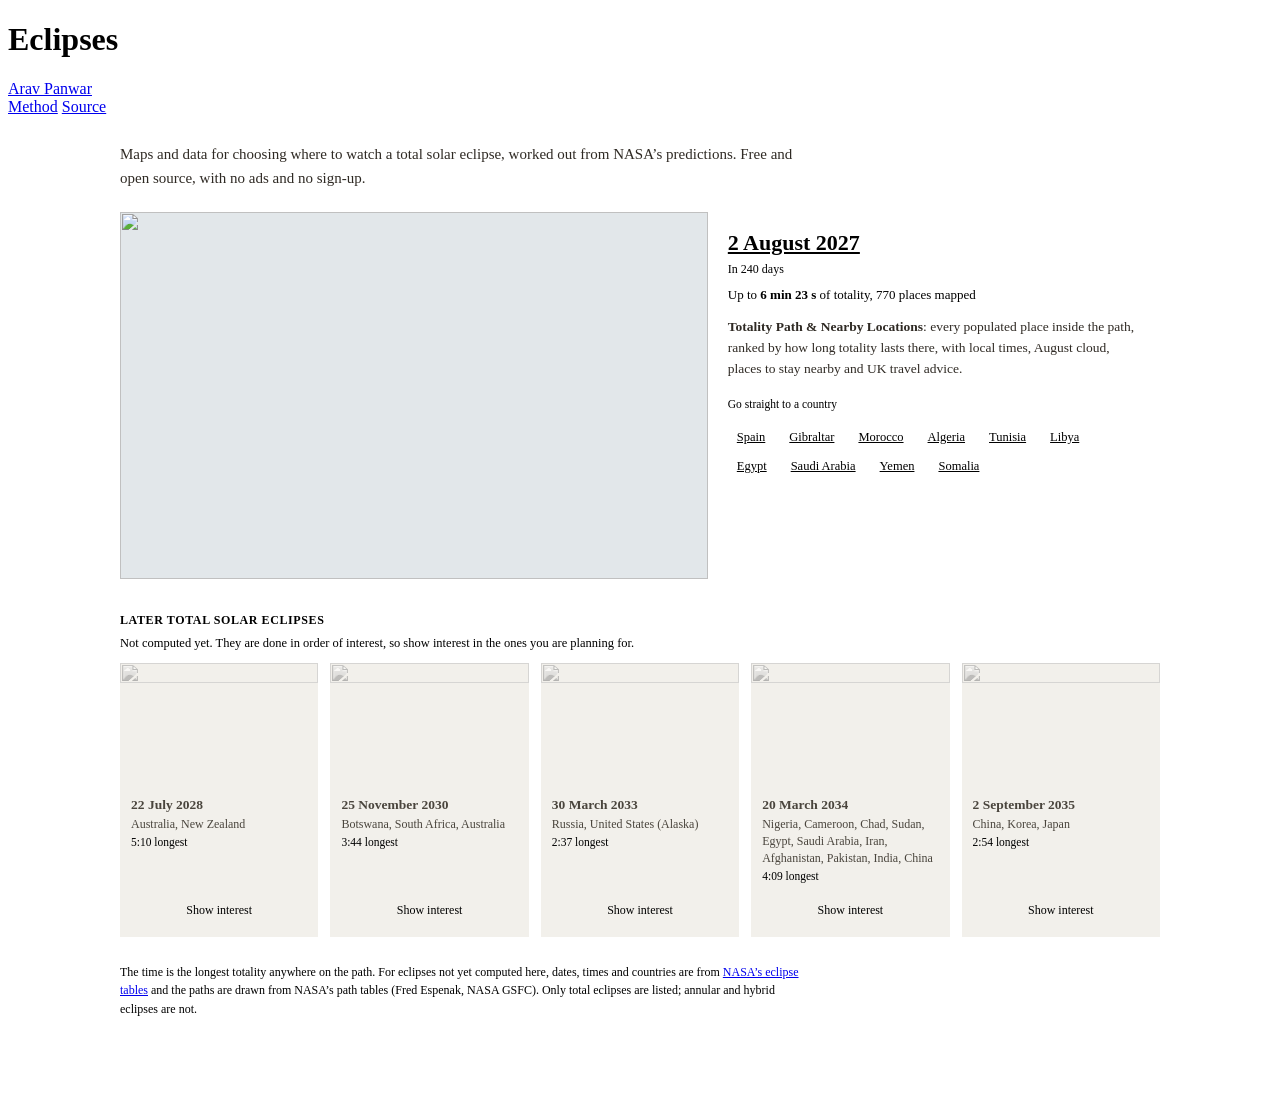
==== docs/index.html @ 57e0f1ff "add towns within 100 km outside the path, and gibraltar" ====
<!doctype html>
<html lang="en">
<head>
<meta charset="utf-8">
<meta name="viewport" content="width=device-width, initial-scale=1">
<script>
  // The 2027 map lived at the site root until October 2026. Links shared
  // from then carry its state in the query string; send them on to it.
  if (/[?&](place|at|r|sort)=/.test(location.search)) {
    location.replace('/solar-eclipse/2027-08-02/' + location.search);
  }
</script>
<title>Eclipses | Arav Panwar</title>
<meta name="description" content="Maps and data for watching total solar eclipses: every populated place inside the path, with local times, length of totality, cloud and places to stay. By Arav Panwar.">
<link rel="canonical" href="https://eclipse.aravpanwar.com/">
<meta property="og:type" content="website">
<meta property="og:site_name" content="Eclipses | Arav Panwar">
<meta property="og:title" content="Eclipses | Arav Panwar">
<meta property="og:description" content="Maps and data for watching total solar eclipses: every populated place inside the path, with local times, length of totality, cloud and places to stay. By Arav Panwar.">
<meta property="og:url" content="https://eclipse.aravpanwar.com/">
<meta property="og:image" content="https://eclipse.aravpanwar.com/og.png">
<meta property="og:image:width" content="1200">
<meta property="og:image:height" content="630">
<meta property="og:image:alt" content="Map of the path of totality from Spain to Somalia, with the 770 places inside it marked.">
<meta name="twitter:card" content="summary_large_image">
<link rel="icon" href="/favicon.ico" sizes="32x32">
<link rel="icon" href="/favicon.svg" type="image/svg+xml">
<link rel="apple-touch-icon" href="/apple-touch-icon.png">
<link href="https://fonts.googleapis.com/css2?family=IBM+Plex+Mono:wght@400;500;600&family=IBM+Plex+Sans:wght@400;500;600&display=swap" rel="stylesheet">
<link rel="stylesheet" href="/style.css">
<style>
  body { display: block; }
  /* style.css makes main a flex row for the map layout; this page is a column. */
  .home { display: block; max-width: 1040px; margin: 0 auto; padding: 26px 20px 70px; }
  .lede { max-width: 680px; font-size: 15px; line-height: 1.6; color: #2f2a24; margin: 0 0 22px; }
  h2.section { font-size: 12px; font-weight: 600; letter-spacing: .05em;
    text-transform: uppercase; color: var(--dim); margin: 34px 0 8px; }

  /* The computed eclipse: a wide block, map left and text right. Only the
     date, the map picture and the button link to the map, because the country
     buttons sit inside it and links cannot nest. */
  .feature { display: grid; grid-template-columns: minmax(0, 1.3fr) minmax(0, 1fr);
    background: var(--paper); border: 1px solid var(--accent); }
  /* The map fills its column however tall the text beside it runs. */
  .feature .pic { display: block; border: 0; border-right: 1px solid var(--line); background: #e2e7ea; }
  .feature img { display: block; width: 100%; height: 100%; object-fit: cover; }
  .feature .body { display: flex; flex-direction: column; gap: 6px; padding: 18px 20px 20px; }
  .feature h3 { margin: 0; font-size: 22px; font-weight: 600; }
  .feature h3 a { color: var(--ink); border-bottom: 0; }
  .feature h3 a:hover { color: var(--accent); }
  .feature .when { margin: 0; font-family: var(--mono); font-size: 12px; color: var(--dim); }
  .feature .dur { margin: 4px 0 0; font-size: 13px; }
  .feature .dur b { font-weight: 600; }
  .feature .what { margin: 8px 0 0; font-size: 13.5px; line-height: 1.55; color: #2f2a24; }
  .chiplabel { margin: 12px 0 0; font-size: 11.5px; color: var(--dim); }
  .chips { display: flex; flex-wrap: wrap; gap: 6px; margin: 10px 0 0; padding: 0; list-style: none; }
  .chips a { display: inline-block; padding: 4px 9px; font-size: 12.5px; color: var(--ink);
    background: var(--ground); border: 1px solid var(--line); }
  .chips a:hover { color: var(--accent); border-color: var(--accent); }
  .gap { flex: 1; min-height: 14px; }
  .go { align-self: flex-start; padding: 9px 16px; font-size: 14px; font-weight: 500;
    color: #fff; background: var(--accent); border: 0; }
  .go:hover { color: #fff; background: #0d3c52; }
  .feature h3 a:focus-visible, .chips a:focus-visible, .go:focus-visible, .feature .pic:focus-visible {
    outline: 2px solid var(--accent); outline-offset: 2px; }

  /* Later eclipses: not computed yet, greyed, smaller. */
  .hint { margin: 0 0 12px; font-size: 12.5px; color: var(--dim); max-width: 680px; }
  .cards { list-style: none; margin: 0; padding: 0; display: grid;
    grid-template-columns: repeat(auto-fill, minmax(180px, 1fr)); gap: 12px; }
  .card { display: flex; flex-direction: column; background: #f2f0eb; border: 1px solid var(--line); }
  .card img { display: block; width: 100%; height: auto; aspect-ratio: 16 / 10;
    filter: grayscale(1); opacity: .55; border-bottom: 1px solid var(--line); }
  .card .b { display: flex; flex-direction: column; gap: 3px; flex-grow: 1; padding: 10px 11px 11px; }
  .card h3 { margin: 0; font-size: 13.5px; font-weight: 600; color: #4a453d; }
  .card .where { margin: 0; font-size: 12px; line-height: 1.4; color: #4a453d; }
  .card .d { margin: 0; font-family: var(--mono); font-size: 11.5px; color: var(--dim); }
  .card .gap { min-height: 8px; }
  .interest { min-height: 30px; font: inherit; font-size: 12px; font-weight: 500;
    color: var(--accent); background: var(--paper); border: 1px solid var(--accent); cursor: pointer; }
  .interest:hover { background: #eef4f7; }
  .interest:focus-visible { outline: 2px solid var(--accent); outline-offset: 2px; }
  .interest[aria-pressed="true"] { color: var(--dim); border-color: var(--line); cursor: default; }

  .note { max-width: 680px; margin-top: 26px; font-size: 12px; line-height: 1.55; color: var(--dim); }

  @media (max-width: 760px) {
    .home { padding: 18px 16px 50px; }
    .feature { grid-template-columns: 1fr; }
    .feature .pic { border-right: 0; border-bottom: 1px solid var(--line); }
    .feature img { height: auto; aspect-ratio: 16 / 10; }
    .go { align-self: stretch; text-align: center; }
    .cards { grid-template-columns: 1fr 1fr; }
  }
</style>
</head>
<body>

<header>
  <h1>Eclipses</h1>
  <span class="rule" aria-hidden="true"></span>
  <span class="event"><a href="https://aravpanwar.com">Arav Panwar</a></span>
  <span class="spacer"></span>
  <nav>
    <a href="/method.html">Method</a>
    <a href="https://github.com/aravpanwar/eclipse.aravpanwar.com">Source</a>
  </nav>
</header>

<main class="home">
  <p class="lede">Maps and data for choosing where to watch a total solar eclipse,
  worked out from NASA&rsquo;s predictions. Free and open source, with no ads and
  no sign-up.</p>

  <article class="feature">
    <a class="pic" href="/solar-eclipse/2027-08-02/" tabindex="-1" aria-hidden="true"><img
      src="/thumbs/2027-08-02.webp" srcset="/thumbs/2027-08-02.webp 1x, /thumbs/2027-08-02@2x.webp 2x"
      alt="" width="640" height="400"></a>
    <div class="body">
      <h3><a href="/solar-eclipse/2027-08-02/">2 August 2027</a></h3>
      <p class="when" id="countdown" hidden></p>
      <p class="dur">Up to <b>6 min 23 s</b> of totality, 770 places mapped</p>
      <p class="what"><b>Totality Path &amp; Nearby Locations</b>: every populated
      place inside the path, ranked by how long totality lasts there, with
      local times, August cloud, places to stay nearby and UK travel advice.</p>
      <p class="chiplabel" id="chipsLabel">Go straight to a country</p>
      <ul class="chips" aria-labelledby="chipsLabel">
        <li><a href="/solar-eclipse/2027-08-02/?c=ES">Spain</a></li>
        <li><a href="/solar-eclipse/2027-08-02/?c=GI">Gibraltar</a></li>
        <li><a href="/solar-eclipse/2027-08-02/?c=MA">Morocco</a></li>
        <li><a href="/solar-eclipse/2027-08-02/?c=DZ">Algeria</a></li>
        <li><a href="/solar-eclipse/2027-08-02/?c=TN">Tunisia</a></li>
        <li><a href="/solar-eclipse/2027-08-02/?c=LY">Libya</a></li>
        <li><a href="/solar-eclipse/2027-08-02/?c=EG">Egypt</a></li>
        <li><a href="/solar-eclipse/2027-08-02/?c=SA">Saudi Arabia</a></li>
        <li><a href="/solar-eclipse/2027-08-02/?c=YE">Yemen</a></li>
        <li><a href="/solar-eclipse/2027-08-02/?c=SO">Somalia</a></li>
      </ul>
      <span class="gap"></span>
      <a class="go" href="/solar-eclipse/2027-08-02/">Open the map</a>
    </div>
  </article>

  <h2 class="section">Later total solar eclipses</h2>
  <p class="hint">Not computed yet. They are done in order of interest, so show
  interest in the ones you are planning for.</p>
  <ol class="cards">
    <li class="card">
      <img src="/thumbs/2028-07-22.webp" alt="" width="640" height="400" loading="lazy">
      <div class="b">
        <h3>22 July 2028</h3>
        <p class="where">Australia, New Zealand</p>
        <p class="d">5:10 longest</p>
        <span class="gap"></span>
        <button type="button" class="interest" aria-pressed="false" data-eclipse="22 July 2028"
                data-goatcounter-click="interest-2028-07-22" data-goatcounter-title="Show interest: 22 July 2028">Show interest</button>
      </div>
    </li>
    <li class="card">
      <img src="/thumbs/2030-11-25.webp" alt="" width="640" height="400" loading="lazy">
      <div class="b">
        <h3>25 November 2030</h3>
        <p class="where">Botswana, South Africa, Australia</p>
        <p class="d">3:44 longest</p>
        <span class="gap"></span>
        <button type="button" class="interest" aria-pressed="false" data-eclipse="25 November 2030"
                data-goatcounter-click="interest-2030-11-25" data-goatcounter-title="Show interest: 25 November 2030">Show interest</button>
      </div>
    </li>
    <li class="card">
      <img src="/thumbs/2033-03-30.webp" alt="" width="640" height="400" loading="lazy">
      <div class="b">
        <h3>30 March 2033</h3>
        <p class="where">Russia, United States (Alaska)</p>
        <p class="d">2:37 longest</p>
        <span class="gap"></span>
        <button type="button" class="interest" aria-pressed="false" data-eclipse="30 March 2033"
                data-goatcounter-click="interest-2033-03-30" data-goatcounter-title="Show interest: 30 March 2033">Show interest</button>
      </div>
    </li>
    <li class="card">
      <img src="/thumbs/2034-03-20.webp" alt="" width="640" height="400" loading="lazy">
      <div class="b">
        <h3>20 March 2034</h3>
        <p class="where">Nigeria, Cameroon, Chad, Sudan, Egypt, Saudi Arabia, Iran, Afghanistan, Pakistan, India, China</p>
        <p class="d">4:09 longest</p>
        <span class="gap"></span>
        <button type="button" class="interest" aria-pressed="false" data-eclipse="20 March 2034"
                data-goatcounter-click="interest-2034-03-20" data-goatcounter-title="Show interest: 20 March 2034">Show interest</button>
      </div>
    </li>
    <li class="card">
      <img src="/thumbs/2035-09-02.webp" alt="" width="640" height="400" loading="lazy">
      <div class="b">
        <h3>2 September 2035</h3>
        <p class="where">China, Korea, Japan</p>
        <p class="d">2:54 longest</p>
        <span class="gap"></span>
        <button type="button" class="interest" aria-pressed="false" data-eclipse="2 September 2035"
                data-goatcounter-click="interest-2035-09-02" data-goatcounter-title="Show interest: 2 September 2035">Show interest</button>
      </div>
    </li>
  </ol>

  <p class="note">The time is the longest totality anywhere on the path. For
  eclipses not yet computed here, dates, times and countries are from
  <a href="https://eclipse.gsfc.nasa.gov/solar.html">NASA&rsquo;s eclipse tables</a>
  and the paths are drawn from NASA&rsquo;s path tables (Fred Espenak, NASA
  GSFC). Only total eclipses are listed; annular and hybrid eclipses are not.</p>
</main>

<script>
  // Days to go, by the visitor's own calendar date. Hidden once it has passed.
  (() => {
    const now = new Date();
    const days = Math.round((Date.UTC(2027, 7, 2) -
      Date.UTC(now.getFullYear(), now.getMonth(), now.getDate())) / 864e5);
    const el = document.getElementById('countdown');
    if (days < 0) return;
    el.textContent = days > 1 ? `In ${days} days` : days === 1 ? 'Tomorrow' : 'Today';
    el.hidden = false;
  })();

  // Show interest. Clicks are counted by GoatCounter (data-goatcounter-click).
  // Set FORM to a Google Form pre-filled link whose eclipse answer is the text
  // ECLIPSE, and each button also opens the form with its eclipse filled in.
  const FORM = '';
  for (const b of document.querySelectorAll('.interest')) {
    b.addEventListener('click', () => {
      if (b.getAttribute('aria-pressed') === 'true') return;
      if (FORM) {
        window.open(FORM.replace('ECLIPSE', encodeURIComponent(b.dataset.eclipse)),
                    '_blank', 'noopener');
      }
      b.setAttribute('aria-pressed', 'true');
      b.textContent = 'Thanks';
    });
  }
</script>

<!-- Visit counts: GoatCounter, no cookies, no personal data. -->
<script data-goatcounter="https://aravpanwar.goatcounter.com/count"
        async src="https://gc.zgo.at/count.js"></script>
</body>
</html>
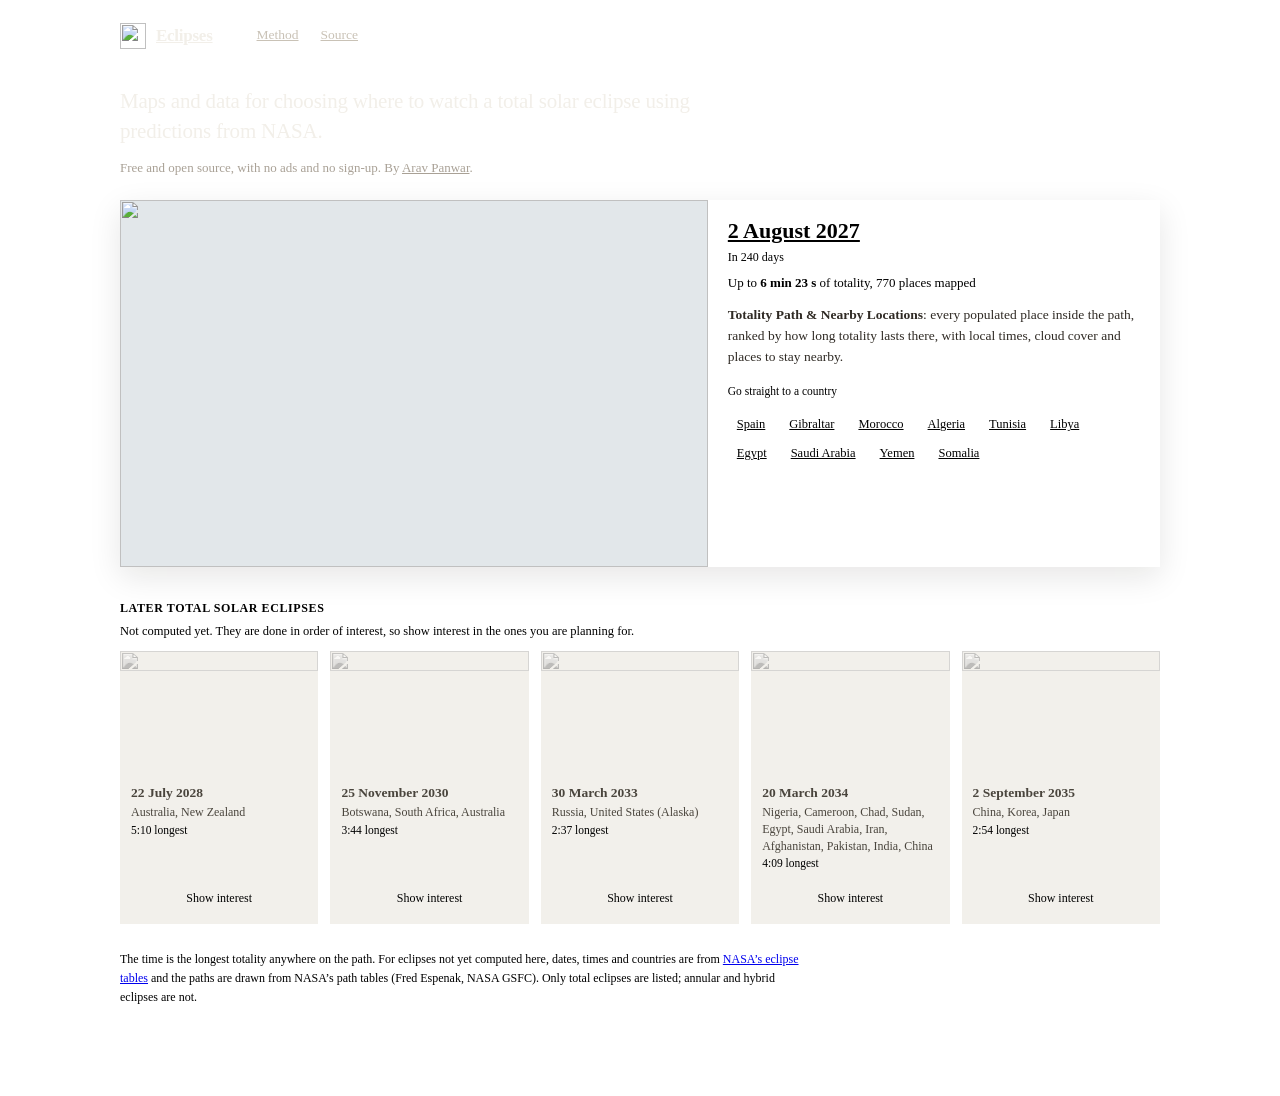
==== commit bb62bd74: "homepage: dark masthead with the opening line, aligned to the page column" ====
--- a/docs/index.html
+++ b/docs/index.html
@@ -31,8 +31,26 @@
 <style>
   body { display: block; }
   /* style.css makes main a flex row for the map layout; this page is a column. */
-  .home { display: block; max-width: 1040px; margin: 0 auto; padding: 26px 20px 70px; }
-  .lede { max-width: 680px; font-size: 15px; line-height: 1.6; color: #2f2a24; margin: 0 0 22px; }
+  .home { display: block; max-width: 1040px; margin: 0 auto; padding: 0 20px 70px; }
+
+  /* The dark band at the top: name and links, then the opening sentence.
+     Its contents line up with the 1040px column below, and the 2027 card
+     overlaps its bottom edge. */
+  header.mast { display: block; padding: 0; background: var(--ink); color: #f2efe9; border: 0; }
+  .mast .in { display: flex; align-items: center; gap: 22px; max-width: 1040px; min-height: 56px;
+    margin: 0 auto; padding: 0 20px; }
+  .mast h1 { margin: 0; font-size: 17px; font-weight: 600; letter-spacing: -0.015em; }
+  .mast h1 a { display: flex; align-items: center; gap: 10px; color: #f2efe9; border: 0; padding: 0; }
+  .mast h1 img { display: block; }
+  .mast nav { display: flex; gap: 22px; font-size: 13.5px; }
+  .mast nav a { color: #c9c2b6; border-bottom: 1px solid transparent; padding-bottom: 2px; }
+  .mast nav a:hover { color: #fff; border-bottom-color: #fff; }
+  .mast .lede { max-width: 1040px; margin: 0 auto; padding: 22px 20px 74px; }
+  .mast .lede p { max-width: 640px; margin: 0; font-size: 21px; line-height: 1.45; letter-spacing: -0.01em; }
+  .mast .lede p.small { margin-top: 12px; font-size: 13px; letter-spacing: 0; color: #a9a196; }
+  .mast .lede a { color: #a9a196; border-bottom-color: #4a453d; }
+  .mast .lede a:hover { color: #fff; border-bottom-color: #fff; }
+  .mast a:focus-visible { outline: 2px solid #f2efe9; outline-offset: 3px; }
   h2.section { font-size: 12px; font-weight: 600; letter-spacing: .05em;
     text-transform: uppercase; color: var(--dim); margin: 34px 0 8px; }
 
@@ -40,7 +58,8 @@
      date, the map picture and the button link to the map, because the country
      buttons sit inside it and links cannot nest. */
   .feature { display: grid; grid-template-columns: minmax(0, 1.3fr) minmax(0, 1fr);
-    background: var(--paper); border: 1px solid var(--accent); }
+    position: relative; margin-top: -52px; background: var(--paper); border: 1px solid var(--accent);
+    box-shadow: 0 10px 30px rgba(20, 17, 14, .10); }
   /* The map fills its column however tall the text beside it runs. */
   .feature .pic { display: block; border: 0; border-right: 1px solid var(--line); background: #e2e7ea; }
   .feature img { display: block; width: 100%; height: 100%; object-fit: cover; }
@@ -85,7 +104,12 @@
   .note { max-width: 680px; margin-top: 26px; font-size: 12px; line-height: 1.55; color: var(--dim); }
 
   @media (max-width: 760px) {
-    .home { padding: 18px 16px 50px; }
+    .home { padding: 0 16px 50px; }
+    .mast .in { gap: 14px; min-height: 54px; padding: 0 16px; }
+    .mast nav { gap: 16px; font-size: 13px; }
+    .mast .lede { padding: 16px 16px 58px; }
+    .mast .lede p { font-size: 18px; }
+    .feature { margin-top: -40px; }
     .feature { grid-template-columns: 1fr; }
     .feature .pic { border-right: 0; border-bottom: 1px solid var(--line); }
     .feature img { height: auto; aspect-ratio: 16 / 10; }
@@ -96,21 +120,24 @@
 </head>
 <body>
 
-<header>
-  <h1>Eclipses</h1>
-  <span class="rule" aria-hidden="true"></span>
-  <span class="event"><a href="https://aravpanwar.com">Arav Panwar</a></span>
-  <span class="spacer"></span>
-  <nav>
-    <a href="/method.html">Method</a>
-    <a href="https://github.com/aravpanwar/eclipse.aravpanwar.com">Source</a>
-  </nav>
+<header class="mast">
+  <div class="in">
+    <h1><a href="/"><img src="/favicon.svg" width="26" height="26" alt="">Eclipses</a></h1>
+    <span class="spacer"></span>
+    <nav>
+      <a href="/method.html">Method</a>
+      <a href="https://github.com/aravpanwar/eclipse.aravpanwar.com">Source</a>
+    </nav>
+  </div>
+  <div class="lede">
+    <p>Maps and data for choosing where to watch a total solar eclipse
+    using predictions from NASA.</p>
+    <p class="small">Free and open source, with no ads and no sign-up.
+    By <a href="https://aravpanwar.com">Arav&nbsp;Panwar</a>.</p>
+  </div>
 </header>
 
 <main class="home">
-  <p class="lede">Maps and data for choosing where to watch a total solar eclipse,
-  worked out from NASA&rsquo;s predictions. Free and open source, with no ads and
-  no sign-up.</p>
 
   <article class="feature">
     <a class="pic" href="/solar-eclipse/2027-08-02/" tabindex="-1" aria-hidden="true"><img
@@ -122,7 +149,7 @@
       <p class="dur">Up to <b>6 min 23 s</b> of totality, 770 places mapped</p>
       <p class="what"><b>Totality Path &amp; Nearby Locations</b>: every populated
       place inside the path, ranked by how long totality lasts there, with
-      local times, August cloud, places to stay nearby and UK travel advice.</p>
+      local times, cloud cover and places to stay nearby.</p>
       <p class="chiplabel" id="chipsLabel">Go straight to a country</p>
       <ul class="chips" aria-labelledby="chipsLabel">
         <li><a href="/solar-eclipse/2027-08-02/?c=ES">Spain</a></li>
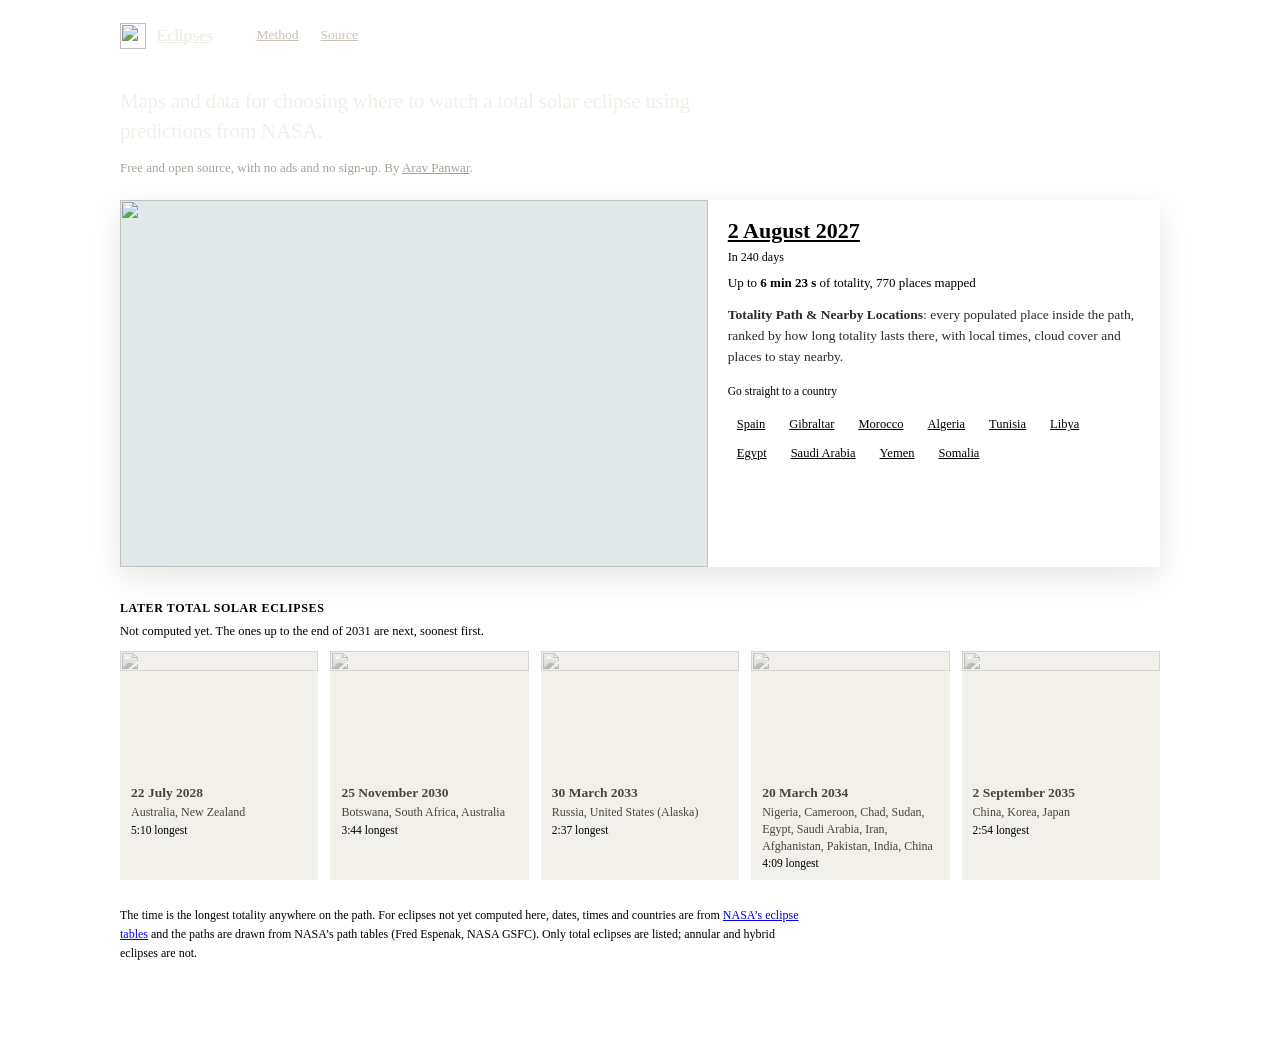
==== commit a9e49a2d: "homepage: remove the show interest buttons" ====
--- a/docs/index.html
+++ b/docs/index.html
@@ -94,12 +94,6 @@
   .card h3 { margin: 0; font-size: 13.5px; font-weight: 600; color: #4a453d; }
   .card .where { margin: 0; font-size: 12px; line-height: 1.4; color: #4a453d; }
   .card .d { margin: 0; font-family: var(--mono); font-size: 11.5px; color: var(--dim); }
-  .card .gap { min-height: 8px; }
-  .interest { min-height: 30px; font: inherit; font-size: 12px; font-weight: 500;
-    color: var(--accent); background: var(--paper); border: 1px solid var(--accent); cursor: pointer; }
-  .interest:hover { background: #eef4f7; }
-  .interest:focus-visible { outline: 2px solid var(--accent); outline-offset: 2px; }
-  .interest[aria-pressed="true"] { color: var(--dim); border-color: var(--line); cursor: default; }
 
   .note { max-width: 680px; margin-top: 26px; font-size: 12px; line-height: 1.55; color: var(--dim); }
 
@@ -169,8 +163,8 @@
   </article>
 
   <h2 class="section">Later total solar eclipses</h2>
-  <p class="hint">Not computed yet. They are done in order of interest, so show
-  interest in the ones you are planning for.</p>
+  <p class="hint">Not computed yet. The ones up to the end of 2031 are next,
+  soonest first.</p>
   <ol class="cards">
     <li class="card">
       <img src="/thumbs/2028-07-22.webp" alt="" width="640" height="400" loading="lazy">
@@ -178,9 +172,6 @@
         <h3>22 July 2028</h3>
         <p class="where">Australia, New Zealand</p>
         <p class="d">5:10 longest</p>
-        <span class="gap"></span>
-        <button type="button" class="interest" aria-pressed="false" data-eclipse="22 July 2028"
-                data-goatcounter-click="interest-2028-07-22" data-goatcounter-title="Show interest: 22 July 2028">Show interest</button>
       </div>
     </li>
     <li class="card">
@@ -189,9 +180,6 @@
         <h3>25 November 2030</h3>
         <p class="where">Botswana, South Africa, Australia</p>
         <p class="d">3:44 longest</p>
-        <span class="gap"></span>
-        <button type="button" class="interest" aria-pressed="false" data-eclipse="25 November 2030"
-                data-goatcounter-click="interest-2030-11-25" data-goatcounter-title="Show interest: 25 November 2030">Show interest</button>
       </div>
     </li>
     <li class="card">
@@ -200,9 +188,6 @@
         <h3>30 March 2033</h3>
         <p class="where">Russia, United States (Alaska)</p>
         <p class="d">2:37 longest</p>
-        <span class="gap"></span>
-        <button type="button" class="interest" aria-pressed="false" data-eclipse="30 March 2033"
-                data-goatcounter-click="interest-2033-03-30" data-goatcounter-title="Show interest: 30 March 2033">Show interest</button>
       </div>
     </li>
     <li class="card">
@@ -211,9 +196,6 @@
         <h3>20 March 2034</h3>
         <p class="where">Nigeria, Cameroon, Chad, Sudan, Egypt, Saudi Arabia, Iran, Afghanistan, Pakistan, India, China</p>
         <p class="d">4:09 longest</p>
-        <span class="gap"></span>
-        <button type="button" class="interest" aria-pressed="false" data-eclipse="20 March 2034"
-                data-goatcounter-click="interest-2034-03-20" data-goatcounter-title="Show interest: 20 March 2034">Show interest</button>
       </div>
     </li>
     <li class="card">
@@ -222,9 +204,6 @@
         <h3>2 September 2035</h3>
         <p class="where">China, Korea, Japan</p>
         <p class="d">2:54 longest</p>
-        <span class="gap"></span>
-        <button type="button" class="interest" aria-pressed="false" data-eclipse="2 September 2035"
-                data-goatcounter-click="interest-2035-09-02" data-goatcounter-title="Show interest: 2 September 2035">Show interest</button>
       </div>
     </li>
   </ol>
@@ -247,22 +226,6 @@
     el.textContent = days > 1 ? `In ${days} days` : days === 1 ? 'Tomorrow' : 'Today';
     el.hidden = false;
   })();
-
-  // Show interest. Clicks are counted by GoatCounter (data-goatcounter-click).
-  // Set FORM to a Google Form pre-filled link whose eclipse answer is the text
-  // ECLIPSE, and each button also opens the form with its eclipse filled in.
-  const FORM = '';
-  for (const b of document.querySelectorAll('.interest')) {
-    b.addEventListener('click', () => {
-      if (b.getAttribute('aria-pressed') === 'true') return;
-      if (FORM) {
-        window.open(FORM.replace('ECLIPSE', encodeURIComponent(b.dataset.eclipse)),
-                    '_blank', 'noopener');
-      }
-      b.setAttribute('aria-pressed', 'true');
-      b.textContent = 'Thanks';
-    });
-  }
 </script>
 
 <!-- Visit counts: GoatCounter, no cookies, no personal data. -->
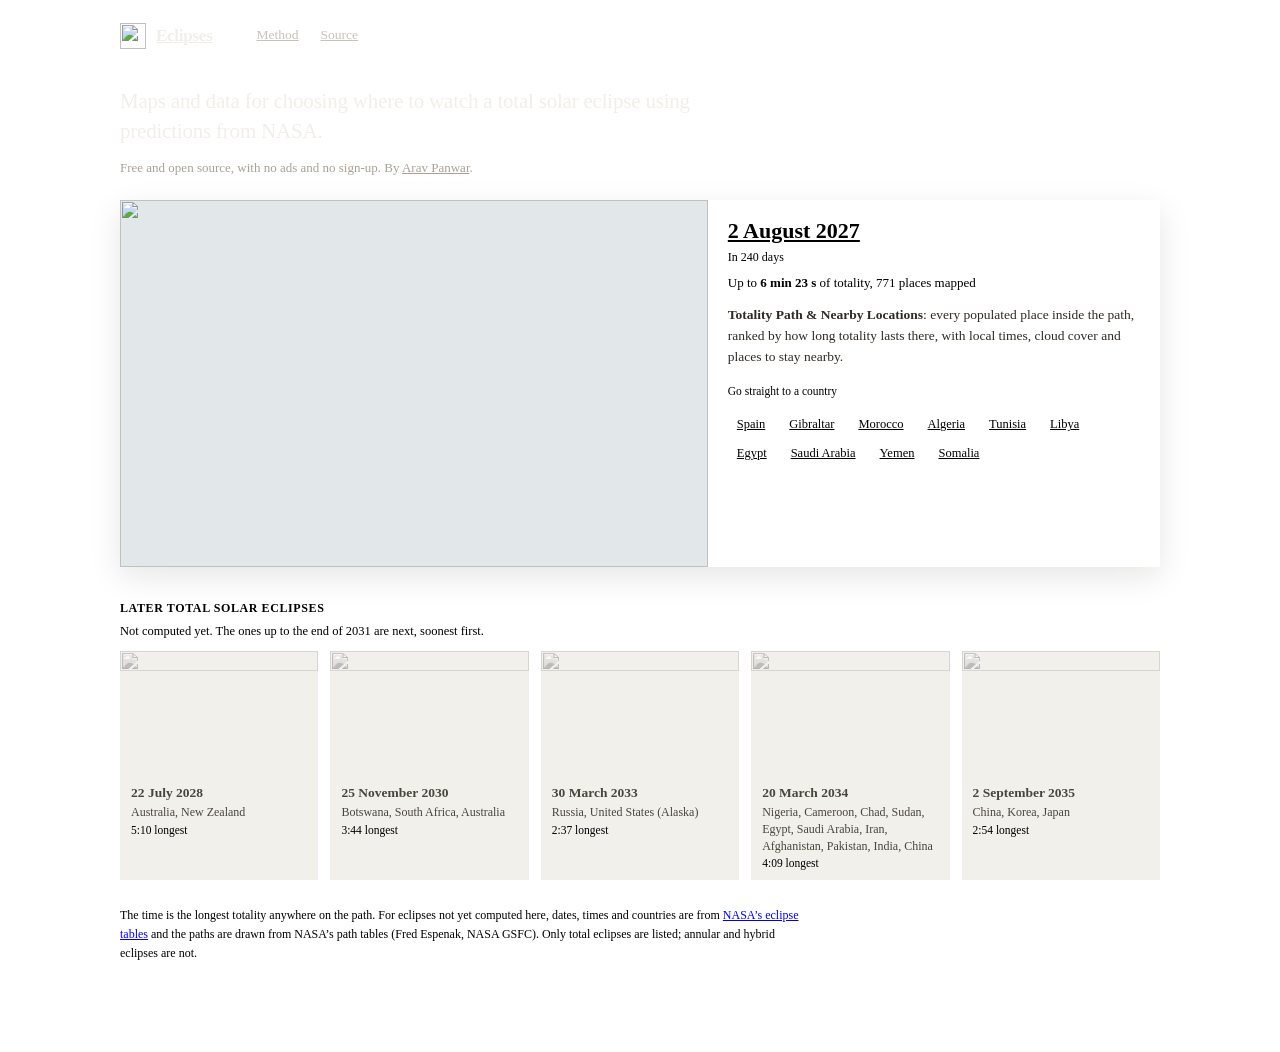
==== commit d66ffb99: "refresh places, lodging, cloud and advisories against current geonames and osm" ====
--- a/docs/index.html
+++ b/docs/index.html
@@ -21,7 +21,7 @@
 <meta property="og:image" content="https://eclipse.aravpanwar.com/og.png">
 <meta property="og:image:width" content="1200">
 <meta property="og:image:height" content="630">
-<meta property="og:image:alt" content="Map of the path of totality from Spain to Somalia, with the 770 places inside it marked.">
+<meta property="og:image:alt" content="Map of the path of totality from Spain to Somalia, with the 771 places inside it marked.">
 <meta name="twitter:card" content="summary_large_image">
 <link rel="icon" href="/favicon.ico" sizes="32x32">
 <link rel="icon" href="/favicon.svg" type="image/svg+xml">
@@ -140,7 +140,7 @@
     <div class="body">
       <h3><a href="/solar-eclipse/2027-08-02/">2 August 2027</a></h3>
       <p class="when" id="countdown" hidden></p>
-      <p class="dur">Up to <b>6 min 23 s</b> of totality, 770 places mapped</p>
+      <p class="dur">Up to <b>6 min 23 s</b> of totality, 771 places mapped</p>
       <p class="what"><b>Totality Path &amp; Nearby Locations</b>: every populated
       place inside the path, ranked by how long totality lasts there, with
       local times, cloud cover and places to stay nearby.</p>
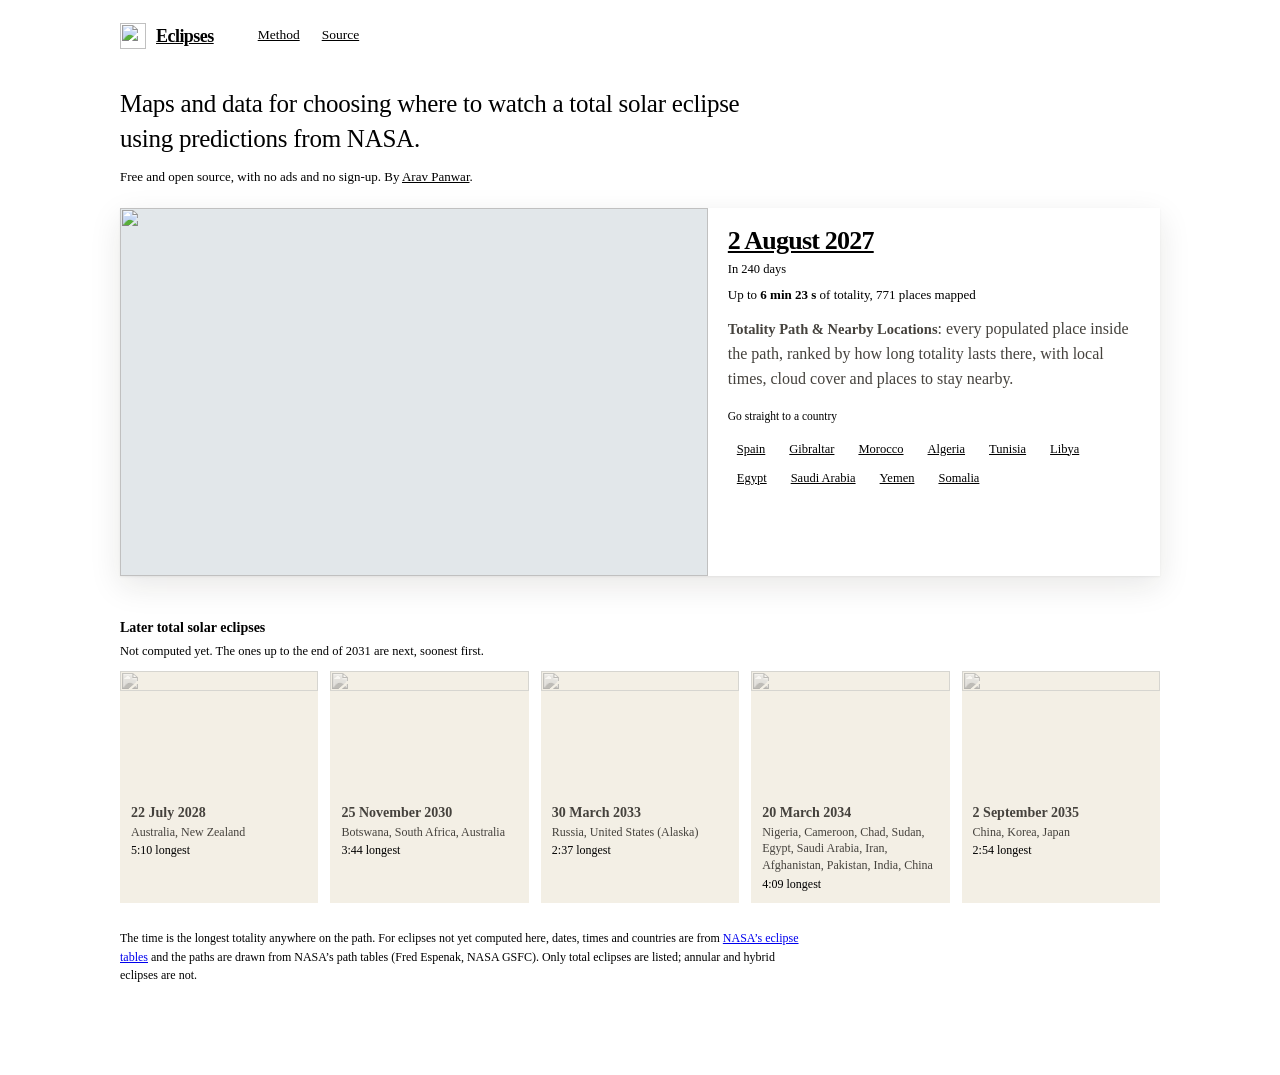
==== commit ff688390: "restyle in the www.aravpanwar.com palette and faces, with a new eclipse mark" ====
--- a/docs/index.html
+++ b/docs/index.html
@@ -3,6 +3,7 @@
 <head>
 <meta charset="utf-8">
 <meta name="viewport" content="width=device-width, initial-scale=1">
+<meta name="theme-color" content="#1e4a33">
 <script>
   // The 2027 map lived at the site root until October 2026. Links shared
   // from then carry its state in the query string; send them on to it.
@@ -26,7 +27,8 @@
 <link rel="icon" href="/favicon.ico" sizes="32x32">
 <link rel="icon" href="/favicon.svg" type="image/svg+xml">
 <link rel="apple-touch-icon" href="/apple-touch-icon.png">
-<link href="https://fonts.googleapis.com/css2?family=IBM+Plex+Mono:wght@400;500;600&family=IBM+Plex+Sans:wght@400;500;600&display=swap" rel="stylesheet">
+<link rel="preload" href="/fonts/schibsted-grotesk.woff2" as="font" type="font/woff2" crossorigin>
+<link rel="preload" href="/fonts/source-serif-4.woff2" as="font" type="font/woff2" crossorigin>
 <link rel="stylesheet" href="/style.css">
 <style>
   body { display: block; }
@@ -36,50 +38,52 @@
   /* The dark band at the top: name and links, then the opening sentence.
      Its contents line up with the 1040px column below, and the 2027 card
      overlaps its bottom edge. */
-  header.mast { display: block; padding: 0; background: var(--ink); color: #f2efe9; border: 0; }
+  header.mast { display: block; padding: 0; background: var(--rail); color: var(--rail-ink); border: 0; }
   .mast .in { display: flex; align-items: center; gap: 22px; max-width: 1040px; min-height: 56px;
     margin: 0 auto; padding: 0 20px; }
-  .mast h1 { margin: 0; font-size: 17px; font-weight: 600; letter-spacing: -0.015em; }
-  .mast h1 a { display: flex; align-items: center; gap: 10px; color: #f2efe9; border: 0; padding: 0; }
+  .mast h1 { margin: 0; font-size: 18px; font-weight: 750; letter-spacing: -0.03em; }
+  .mast h1 a { display: flex; align-items: center; gap: 10px; color: var(--rail-ink); border: 0; padding: 0; }
   .mast h1 img { display: block; }
   .mast nav { display: flex; gap: 22px; font-size: 13.5px; }
-  .mast nav a { color: #c9c2b6; border-bottom: 1px solid transparent; padding-bottom: 2px; }
-  .mast nav a:hover { color: #fff; border-bottom-color: #fff; }
+  .mast nav a { color: var(--rail-muted); border-bottom: 1px solid transparent; padding-bottom: 2px; }
+  .mast nav a:hover { color: var(--rail-ink); border-bottom-color: var(--ochre); }
   .mast .lede { max-width: 1040px; margin: 0 auto; padding: 22px 20px 74px; }
-  .mast .lede p { max-width: 640px; margin: 0; font-size: 21px; line-height: 1.45; letter-spacing: -0.01em; }
-  .mast .lede p.small { margin-top: 12px; font-size: 13px; letter-spacing: 0; color: #a9a196; }
-  .mast .lede a { color: #a9a196; border-bottom-color: #4a453d; }
-  .mast .lede a:hover { color: #fff; border-bottom-color: #fff; }
-  .mast a:focus-visible { outline: 2px solid #f2efe9; outline-offset: 3px; }
-  h2.section { font-size: 12px; font-weight: 600; letter-spacing: .05em;
-    text-transform: uppercase; color: var(--dim); margin: 34px 0 8px; }
+  .mast .lede p { max-width: 640px; margin: 0; font-family: var(--serif); font-size: 25px; line-height: 1.4; letter-spacing: -0.01em; }
+  .mast .lede p.small { margin-top: 12px; font-family: var(--sans); font-size: 13px; letter-spacing: 0; color: var(--rail-muted); }
+  .mast .lede a { color: var(--rail-ink); border-bottom-color: rgba(255, 255, 255, .3); }
+  .mast .lede a:hover { color: var(--ochre); border-bottom-color: var(--ochre); }
+  .mast a:focus-visible { outline: 2px solid var(--rail-ink); outline-offset: 3px; }
+  h2.section { font-size: 14px; font-weight: 700; color: var(--accent); margin: 44px 0 8px; }
 
   /* The computed eclipse: a wide block, map left and text right. Only the
      date, the map picture and the button link to the map, because the country
      buttons sit inside it and links cannot nest. */
   .feature { display: grid; grid-template-columns: minmax(0, 1.3fr) minmax(0, 1fr);
-    position: relative; margin-top: -52px; background: var(--paper); border: 1px solid var(--accent);
-    box-shadow: 0 10px 30px rgba(20, 17, 14, .10); }
+    position: relative; margin-top: -52px; background: var(--paper); border: 1px solid var(--line);
+    border-top: 3px solid var(--accent);
+    box-shadow: 0 10px 30px rgba(30, 26, 18, .10), 0 1px 2px rgba(30, 26, 18, .06); }
   /* The map fills its column however tall the text beside it runs. */
   .feature .pic { display: block; border: 0; border-right: 1px solid var(--line); background: #e2e7ea; }
   .feature img { display: block; width: 100%; height: 100%; object-fit: cover; }
   .feature .body { display: flex; flex-direction: column; gap: 6px; padding: 18px 20px 20px; }
-  .feature h3 { margin: 0; font-size: 22px; font-weight: 600; }
+  .feature h3 { margin: 0; font-size: 26px; font-weight: 750; letter-spacing: -0.03em; }
   .feature h3 a { color: var(--ink); border-bottom: 0; }
   .feature h3 a:hover { color: var(--accent); }
-  .feature .when { margin: 0; font-family: var(--mono); font-size: 12px; color: var(--dim); }
+  .feature .when { margin: 0; font-size: 12.5px; color: var(--dim); }
   .feature .dur { margin: 4px 0 0; font-size: 13px; }
   .feature .dur b { font-weight: 600; }
-  .feature .what { margin: 8px 0 0; font-size: 13.5px; line-height: 1.55; color: #2f2a24; }
+  .feature .what { margin: 8px 0 0; font-family: var(--serif); font-size: 16px; line-height: 1.55; color: #45423d; }
+  .feature .what b { font-family: var(--sans); font-size: 14.5px; font-weight: 700; color: var(--ink); }
   .chiplabel { margin: 12px 0 0; font-size: 11.5px; color: var(--dim); }
   .chips { display: flex; flex-wrap: wrap; gap: 6px; margin: 10px 0 0; padding: 0; list-style: none; }
   .chips a { display: inline-block; padding: 4px 9px; font-size: 12.5px; color: var(--ink);
     background: var(--ground); border: 1px solid var(--line); }
   .chips a:hover { color: var(--accent); border-color: var(--accent); }
   .gap { flex: 1; min-height: 14px; }
-  .go { align-self: flex-start; padding: 9px 16px; font-size: 14px; font-weight: 500;
+  .go { align-self: flex-start; padding: 9px 16px; font-size: 14px;
+    font-weight: 600;
     color: #fff; background: var(--accent); border: 0; }
-  .go:hover { color: #fff; background: #0d3c52; }
+  .go:hover { color: #fff; background: var(--rail); }
   .feature h3 a:focus-visible, .chips a:focus-visible, .go:focus-visible, .feature .pic:focus-visible {
     outline: 2px solid var(--accent); outline-offset: 2px; }
 
@@ -87,13 +91,13 @@
   .hint { margin: 0 0 12px; font-size: 12.5px; color: var(--dim); max-width: 680px; }
   .cards { list-style: none; margin: 0; padding: 0; display: grid;
     grid-template-columns: repeat(auto-fill, minmax(180px, 1fr)); gap: 12px; }
-  .card { display: flex; flex-direction: column; background: #f2f0eb; border: 1px solid var(--line); }
+  .card { display: flex; flex-direction: column; background: #f3efe5; border: 1px solid var(--line); }
   .card img { display: block; width: 100%; height: auto; aspect-ratio: 16 / 10;
     filter: grayscale(1); opacity: .55; border-bottom: 1px solid var(--line); }
   .card .b { display: flex; flex-direction: column; gap: 3px; flex-grow: 1; padding: 10px 11px 11px; }
-  .card h3 { margin: 0; font-size: 13.5px; font-weight: 600; color: #4a453d; }
-  .card .where { margin: 0; font-size: 12px; line-height: 1.4; color: #4a453d; }
-  .card .d { margin: 0; font-family: var(--mono); font-size: 11.5px; color: var(--dim); }
+  .card h3 { margin: 0; font-size: 14px; font-weight: 700; color: #45423d; }
+  .card .where { margin: 0; font-size: 12px; line-height: 1.4; color: #45423d; }
+  .card .d { margin: 0; font-size: 12px; color: var(--dim); }
 
   .note { max-width: 680px; margin-top: 26px; font-size: 12px; line-height: 1.55; color: var(--dim); }
 
@@ -102,7 +106,7 @@
     .mast .in { gap: 14px; min-height: 54px; padding: 0 16px; }
     .mast nav { gap: 16px; font-size: 13px; }
     .mast .lede { padding: 16px 16px 58px; }
-    .mast .lede p { font-size: 18px; }
+    .mast .lede p { font-size: 20px; }
     .feature { margin-top: -40px; }
     .feature { grid-template-columns: 1fr; }
     .feature .pic { border-right: 0; border-bottom: 1px solid var(--line); }
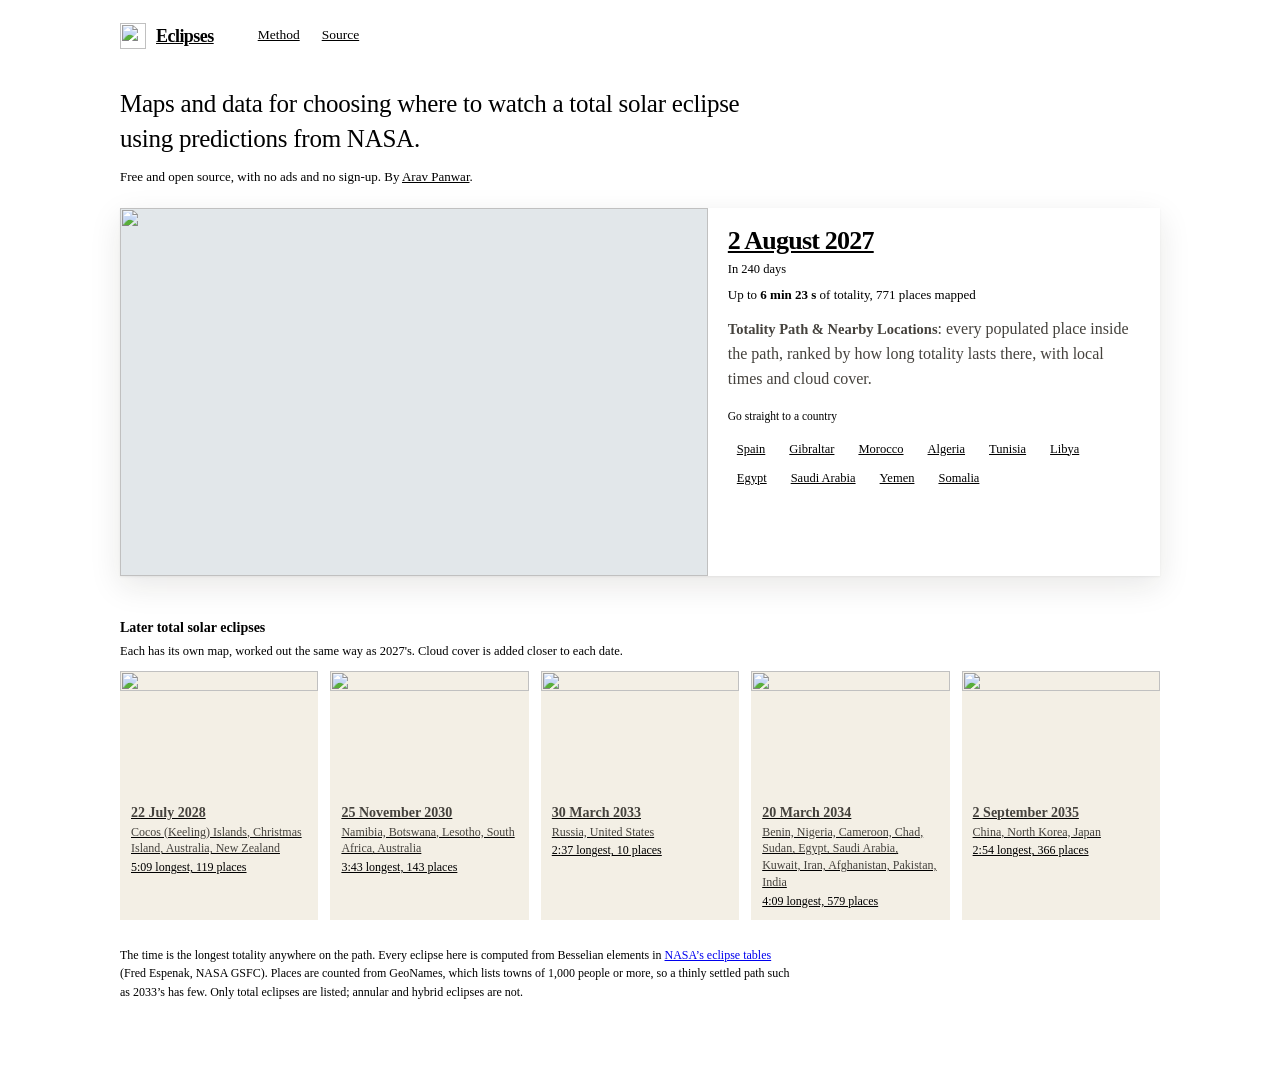
==== commit d22e7e3e: "add the next five eclipses, drop stays for a map search link and license the data cc by 4.0" ====
--- a/docs/index.html
+++ b/docs/index.html
@@ -87,13 +87,17 @@
   .feature h3 a:focus-visible, .chips a:focus-visible, .go:focus-visible, .feature .pic:focus-visible {
     outline: 2px solid var(--accent); outline-offset: 2px; }
 
-  /* Later eclipses: not computed yet, greyed, smaller. */
+  /* Later eclipses: smaller cards, each a link to its map. */
   .hint { margin: 0 0 12px; font-size: 12.5px; color: var(--dim); max-width: 680px; }
   .cards { list-style: none; margin: 0; padding: 0; display: grid;
     grid-template-columns: repeat(auto-fill, minmax(180px, 1fr)); gap: 12px; }
   .card { display: flex; flex-direction: column; background: #f3efe5; border: 1px solid var(--line); }
+  .card > a { display: flex; flex-direction: column; flex-grow: 1; color: inherit; border: 0; padding: 0; }
+  .card:hover { border-color: var(--accent); }
+  .card:hover h3 { color: var(--accent); }
+  .card > a:focus-visible { outline: 2px solid var(--accent); outline-offset: 2px; }
   .card img { display: block; width: 100%; height: auto; aspect-ratio: 16 / 10;
-    filter: grayscale(1); opacity: .55; border-bottom: 1px solid var(--line); }
+    border-bottom: 1px solid var(--line); }
   .card .b { display: flex; flex-direction: column; gap: 3px; flex-grow: 1; padding: 10px 11px 11px; }
   .card h3 { margin: 0; font-size: 14px; font-weight: 700; color: #45423d; }
   .card .where { margin: 0; font-size: 12px; line-height: 1.4; color: #45423d; }
@@ -147,7 +151,7 @@
       <p class="dur">Up to <b>6 min 23 s</b> of totality, 771 places mapped</p>
       <p class="what"><b>Totality Path &amp; Nearby Locations</b>: every populated
       place inside the path, ranked by how long totality lasts there, with
-      local times, cloud cover and places to stay nearby.</p>
+      local times and cloud cover.</p>
       <p class="chiplabel" id="chipsLabel">Go straight to a country</p>
       <ul class="chips" aria-labelledby="chipsLabel">
         <li><a href="/solar-eclipse/2027-08-02/?c=ES">Spain</a></li>
@@ -167,56 +171,69 @@
   </article>
 
   <h2 class="section">Later total solar eclipses</h2>
-  <p class="hint">Not computed yet. The ones up to the end of 2031 are next,
-  soonest first.</p>
+  <p class="hint">Each has its own map, worked out the same way as 2027's. Cloud
+  cover is added closer to each date.</p>
   <ol class="cards">
-    <li class="card">
-      <img src="/thumbs/2028-07-22.webp" alt="" width="640" height="400" loading="lazy">
-      <div class="b">
-        <h3>22 July 2028</h3>
-        <p class="where">Australia, New Zealand</p>
-        <p class="d">5:10 longest</p>
-      </div>
-    </li>
-    <li class="card">
-      <img src="/thumbs/2030-11-25.webp" alt="" width="640" height="400" loading="lazy">
-      <div class="b">
-        <h3>25 November 2030</h3>
-        <p class="where">Botswana, South Africa, Australia</p>
-        <p class="d">3:44 longest</p>
-      </div>
-    </li>
-    <li class="card">
-      <img src="/thumbs/2033-03-30.webp" alt="" width="640" height="400" loading="lazy">
-      <div class="b">
-        <h3>30 March 2033</h3>
-        <p class="where">Russia, United States (Alaska)</p>
-        <p class="d">2:37 longest</p>
-      </div>
-    </li>
-    <li class="card">
-      <img src="/thumbs/2034-03-20.webp" alt="" width="640" height="400" loading="lazy">
-      <div class="b">
-        <h3>20 March 2034</h3>
-        <p class="where">Nigeria, Cameroon, Chad, Sudan, Egypt, Saudi Arabia, Iran, Afghanistan, Pakistan, India, China</p>
-        <p class="d">4:09 longest</p>
-      </div>
-    </li>
-    <li class="card">
-      <img src="/thumbs/2035-09-02.webp" alt="" width="640" height="400" loading="lazy">
-      <div class="b">
-        <h3>2 September 2035</h3>
-        <p class="where">China, Korea, Japan</p>
-        <p class="d">2:54 longest</p>
-      </div>
-    </li>
+    <!-- cards: scripts/build_home.py -->
+    <li class="card">
+      <a href="/solar-eclipse/2028-07-22/">
+        <img src="/thumbs/2028-07-22.webp" alt="" width="640" height="400" loading="lazy">
+        <div class="b">
+          <h3>22 July 2028</h3>
+          <p class="where">Cocos (Keeling) Islands, Christmas Island, Australia, New Zealand</p>
+          <p class="d">5:09 longest, 119 places</p>
+        </div>
+      </a>
+    </li>
+    <li class="card">
+      <a href="/solar-eclipse/2030-11-25/">
+        <img src="/thumbs/2030-11-25.webp" alt="" width="640" height="400" loading="lazy">
+        <div class="b">
+          <h3>25 November 2030</h3>
+          <p class="where">Namibia, Botswana, Lesotho, South Africa, Australia</p>
+          <p class="d">3:43 longest, 143 places</p>
+        </div>
+      </a>
+    </li>
+    <li class="card">
+      <a href="/solar-eclipse/2033-03-30/">
+        <img src="/thumbs/2033-03-30.webp" alt="" width="640" height="400" loading="lazy">
+        <div class="b">
+          <h3>30 March 2033</h3>
+          <p class="where">Russia, United States</p>
+          <p class="d">2:37 longest, 10 places</p>
+        </div>
+      </a>
+    </li>
+    <li class="card">
+      <a href="/solar-eclipse/2034-03-20/">
+        <img src="/thumbs/2034-03-20.webp" alt="" width="640" height="400" loading="lazy">
+        <div class="b">
+          <h3>20 March 2034</h3>
+          <p class="where">Benin, Nigeria, Cameroon, Chad, Sudan, Egypt, Saudi Arabia, Kuwait, Iran, Afghanistan, Pakistan, India</p>
+          <p class="d">4:09 longest, 579 places</p>
+        </div>
+      </a>
+    </li>
+    <li class="card">
+      <a href="/solar-eclipse/2035-09-02/">
+        <img src="/thumbs/2035-09-02.webp" alt="" width="640" height="400" loading="lazy">
+        <div class="b">
+          <h3>2 September 2035</h3>
+          <p class="where">China, North Korea, Japan</p>
+          <p class="d">2:54 longest, 366 places</p>
+        </div>
+      </a>
+    </li>
+    <!-- /cards -->
   </ol>
 
-  <p class="note">The time is the longest totality anywhere on the path. For
-  eclipses not yet computed here, dates, times and countries are from
+  <p class="note">The time is the longest totality anywhere on the path. Every
+  eclipse here is computed from Besselian elements in
   <a href="https://eclipse.gsfc.nasa.gov/solar.html">NASA&rsquo;s eclipse tables</a>
-  and the paths are drawn from NASA&rsquo;s path tables (Fred Espenak, NASA
-  GSFC). Only total eclipses are listed; annular and hybrid eclipses are not.</p>
+  (Fred Espenak, NASA GSFC). Places are counted from GeoNames, which lists
+  towns of 1,000 people or more, so a thinly settled path such as 2033&rsquo;s
+  has few. Only total eclipses are listed; annular and hybrid eclipses are not.</p>
 </main>
 
 <script>
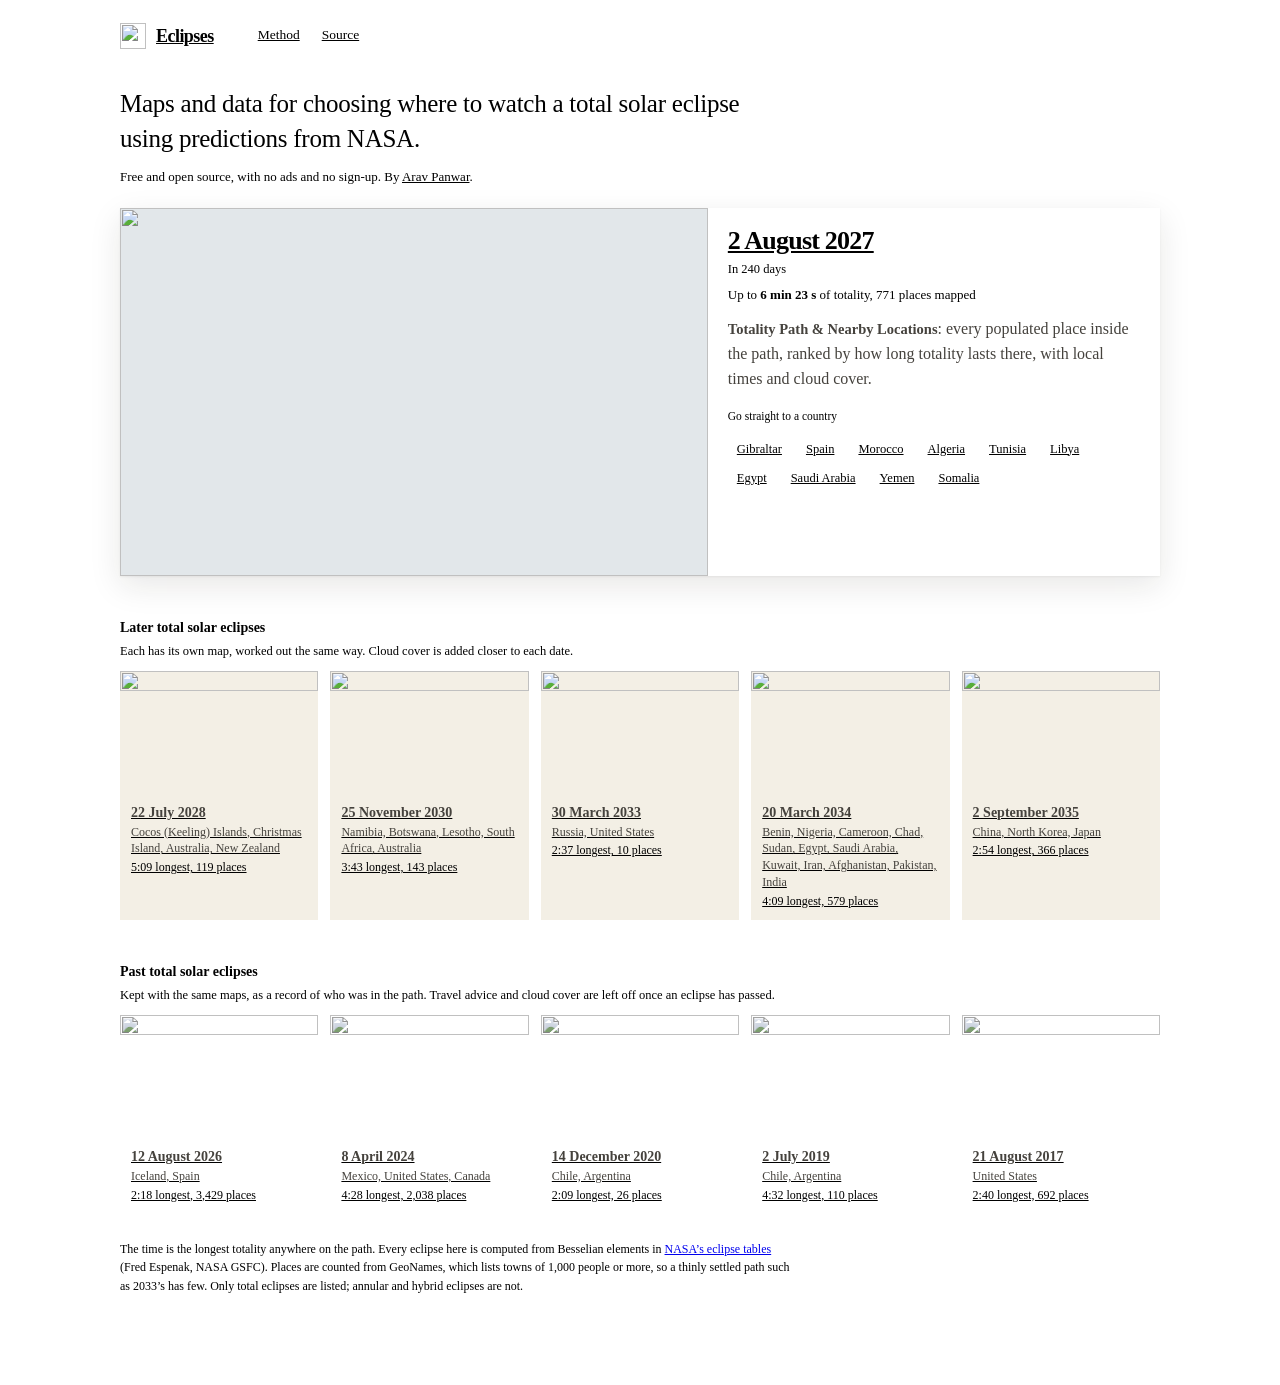
==== commit 8454f7ae: "add five past eclipses and a past section, and move the homepage on to the next eclipse by itself" ====
--- a/docs/index.html
+++ b/docs/index.html
@@ -12,12 +12,12 @@
   }
 </script>
 <title>Eclipses | Arav Panwar</title>
-<meta name="description" content="Maps and data for watching total solar eclipses: every populated place inside the path, with local times, length of totality, cloud and places to stay. By Arav Panwar.">
+<meta name="description" content="Maps and data for watching total solar eclipses: every populated place inside the path, with local times, length of totality and cloud. By Arav Panwar.">
 <link rel="canonical" href="https://eclipse.aravpanwar.com/">
 <meta property="og:type" content="website">
 <meta property="og:site_name" content="Eclipses | Arav Panwar">
 <meta property="og:title" content="Eclipses | Arav Panwar">
-<meta property="og:description" content="Maps and data for watching total solar eclipses: every populated place inside the path, with local times, length of totality, cloud and places to stay. By Arav Panwar.">
+<meta property="og:description" content="Maps and data for watching total solar eclipses: every populated place inside the path, with local times, length of totality and cloud. By Arav Panwar.">
 <meta property="og:url" content="https://eclipse.aravpanwar.com/">
 <meta property="og:image" content="https://eclipse.aravpanwar.com/og.png">
 <meta property="og:image:width" content="1200">
@@ -36,8 +36,8 @@
   .home { display: block; max-width: 1040px; margin: 0 auto; padding: 0 20px 70px; }
 
   /* The dark band at the top: name and links, then the opening sentence.
-     Its contents line up with the 1040px column below, and the 2027 card
-     overlaps its bottom edge. */
+     Its contents line up with the 1040px column below, and the next
+     eclipse's block overlaps its bottom edge. */
   header.mast { display: block; padding: 0; background: var(--rail); color: var(--rail-ink); border: 0; }
   .mast .in { display: flex; align-items: center; gap: 22px; max-width: 1040px; min-height: 56px;
     margin: 0 auto; padding: 0 20px; }
@@ -55,7 +55,7 @@
   .mast a:focus-visible { outline: 2px solid var(--rail-ink); outline-offset: 3px; }
   h2.section { font-size: 14px; font-weight: 700; color: var(--accent); margin: 44px 0 8px; }
 
-  /* The computed eclipse: a wide block, map left and text right. Only the
+  /* The next eclipse: a wide block, map left and text right. Only the
      date, the map picture and the button link to the map, because the country
      buttons sit inside it and links cannot nest. */
   .feature { display: grid; grid-template-columns: minmax(0, 1.3fr) minmax(0, 1fr);
@@ -87,7 +87,7 @@
   .feature h3 a:focus-visible, .chips a:focus-visible, .go:focus-visible, .feature .pic:focus-visible {
     outline: 2px solid var(--accent); outline-offset: 2px; }
 
-  /* Later eclipses: smaller cards, each a link to its map. */
+  /* Later and past eclipses: smaller cards, each a link to its map. */
   .hint { margin: 0 0 12px; font-size: 12.5px; color: var(--dim); max-width: 680px; }
   .cards { list-style: none; margin: 0; padding: 0; display: grid;
     grid-template-columns: repeat(auto-fill, minmax(180px, 1fr)); gap: 12px; }
@@ -102,6 +102,9 @@
   .card h3 { margin: 0; font-size: 14px; font-weight: 700; color: #45423d; }
   .card .where { margin: 0; font-size: 12px; line-height: 1.4; color: #45423d; }
   .card .d { margin: 0; font-size: 12px; color: var(--dim); }
+  .past .card { background: var(--paper); }
+  .past .card img { filter: grayscale(.6); }
+  .past .card:hover img { filter: none; }
 
   .note { max-width: 680px; margin-top: 26px; font-size: 12px; line-height: 1.55; color: var(--dim); }
 
@@ -141,21 +144,22 @@
 
 <main class="home">
 
+  <!-- feature: scripts/build_home.py -->
   <article class="feature">
     <a class="pic" href="/solar-eclipse/2027-08-02/" tabindex="-1" aria-hidden="true"><img
       src="/thumbs/2027-08-02.webp" srcset="/thumbs/2027-08-02.webp 1x, /thumbs/2027-08-02@2x.webp 2x"
       alt="" width="640" height="400"></a>
     <div class="body">
       <h3><a href="/solar-eclipse/2027-08-02/">2 August 2027</a></h3>
-      <p class="when" id="countdown" hidden></p>
+      <p class="when" id="countdown" data-date="2027-08-02" hidden></p>
       <p class="dur">Up to <b>6 min 23 s</b> of totality, 771 places mapped</p>
       <p class="what"><b>Totality Path &amp; Nearby Locations</b>: every populated
       place inside the path, ranked by how long totality lasts there, with
       local times and cloud cover.</p>
       <p class="chiplabel" id="chipsLabel">Go straight to a country</p>
       <ul class="chips" aria-labelledby="chipsLabel">
+        <li><a href="/solar-eclipse/2027-08-02/?c=GI">Gibraltar</a></li>
         <li><a href="/solar-eclipse/2027-08-02/?c=ES">Spain</a></li>
-        <li><a href="/solar-eclipse/2027-08-02/?c=GI">Gibraltar</a></li>
         <li><a href="/solar-eclipse/2027-08-02/?c=MA">Morocco</a></li>
         <li><a href="/solar-eclipse/2027-08-02/?c=DZ">Algeria</a></li>
         <li><a href="/solar-eclipse/2027-08-02/?c=TN">Tunisia</a></li>
@@ -169,10 +173,12 @@
       <a class="go" href="/solar-eclipse/2027-08-02/">Open the map</a>
     </div>
   </article>
-
+  <!-- /feature -->
+
+  <section class="eclipses" data-section="later">
   <h2 class="section">Later total solar eclipses</h2>
-  <p class="hint">Each has its own map, worked out the same way as 2027's. Cloud
-  cover is added closer to each date.</p>
+  <p class="hint">Each has its own map, worked out the same way. Cloud cover is
+  added closer to each date.</p>
   <ol class="cards">
     <!-- cards: scripts/build_home.py -->
     <li class="card">
@@ -227,6 +233,67 @@
     </li>
     <!-- /cards -->
   </ol>
+  </section>
+
+  <section class="eclipses" data-section="past">
+  <h2 class="section">Past total solar eclipses</h2>
+  <p class="hint">Kept with the same maps, as a record of who was in the path.
+  Travel advice and cloud cover are left off once an eclipse has passed.</p>
+  <ol class="cards past">
+    <!-- past: scripts/build_home.py -->
+    <li class="card">
+      <a href="/solar-eclipse/2026-08-12/">
+        <img src="/thumbs/2026-08-12.webp" alt="" width="640" height="400" loading="lazy">
+        <div class="b">
+          <h3>12 August 2026</h3>
+          <p class="where">Iceland, Spain</p>
+          <p class="d">2:18 longest, 3,429 places</p>
+        </div>
+      </a>
+    </li>
+    <li class="card">
+      <a href="/solar-eclipse/2024-04-08/">
+        <img src="/thumbs/2024-04-08.webp" alt="" width="640" height="400" loading="lazy">
+        <div class="b">
+          <h3>8 April 2024</h3>
+          <p class="where">Mexico, United States, Canada</p>
+          <p class="d">4:28 longest, 2,038 places</p>
+        </div>
+      </a>
+    </li>
+    <li class="card">
+      <a href="/solar-eclipse/2020-12-14/">
+        <img src="/thumbs/2020-12-14.webp" alt="" width="640" height="400" loading="lazy">
+        <div class="b">
+          <h3>14 December 2020</h3>
+          <p class="where">Chile, Argentina</p>
+          <p class="d">2:09 longest, 26 places</p>
+        </div>
+      </a>
+    </li>
+    <li class="card">
+      <a href="/solar-eclipse/2019-07-02/">
+        <img src="/thumbs/2019-07-02.webp" alt="" width="640" height="400" loading="lazy">
+        <div class="b">
+          <h3>2 July 2019</h3>
+          <p class="where">Chile, Argentina</p>
+          <p class="d">4:32 longest, 110 places</p>
+        </div>
+      </a>
+    </li>
+    <li class="card">
+      <a href="/solar-eclipse/2017-08-21/">
+        <img src="/thumbs/2017-08-21.webp" alt="" width="640" height="400" loading="lazy">
+        <div class="b">
+          <h3>21 August 2017</h3>
+          <p class="where">United States</p>
+          <p class="d">2:40 longest, 692 places</p>
+        </div>
+      </a>
+    </li>
+    <!-- /past -->
+  </ol>
+  </section>
 
   <p class="note">The time is the longest totality anywhere on the path. Every
   eclipse here is computed from Besselian elements in
@@ -240,9 +307,11 @@
   // Days to go, by the visitor's own calendar date. Hidden once it has passed.
   (() => {
     const now = new Date();
-    const days = Math.round((Date.UTC(2027, 7, 2) -
+    const el = document.getElementById('countdown');
+    if (!el) return;
+    const [y, m, d] = el.dataset.date.split('-').map(Number);
+    const days = Math.round((Date.UTC(y, m - 1, d) -
       Date.UTC(now.getFullYear(), now.getMonth(), now.getDate())) / 864e5);
-    const el = document.getElementById('countdown');
     if (days < 0) return;
     el.textContent = days > 1 ? `In ${days} days` : days === 1 ? 'Tomorrow' : 'Today';
     el.hidden = false;
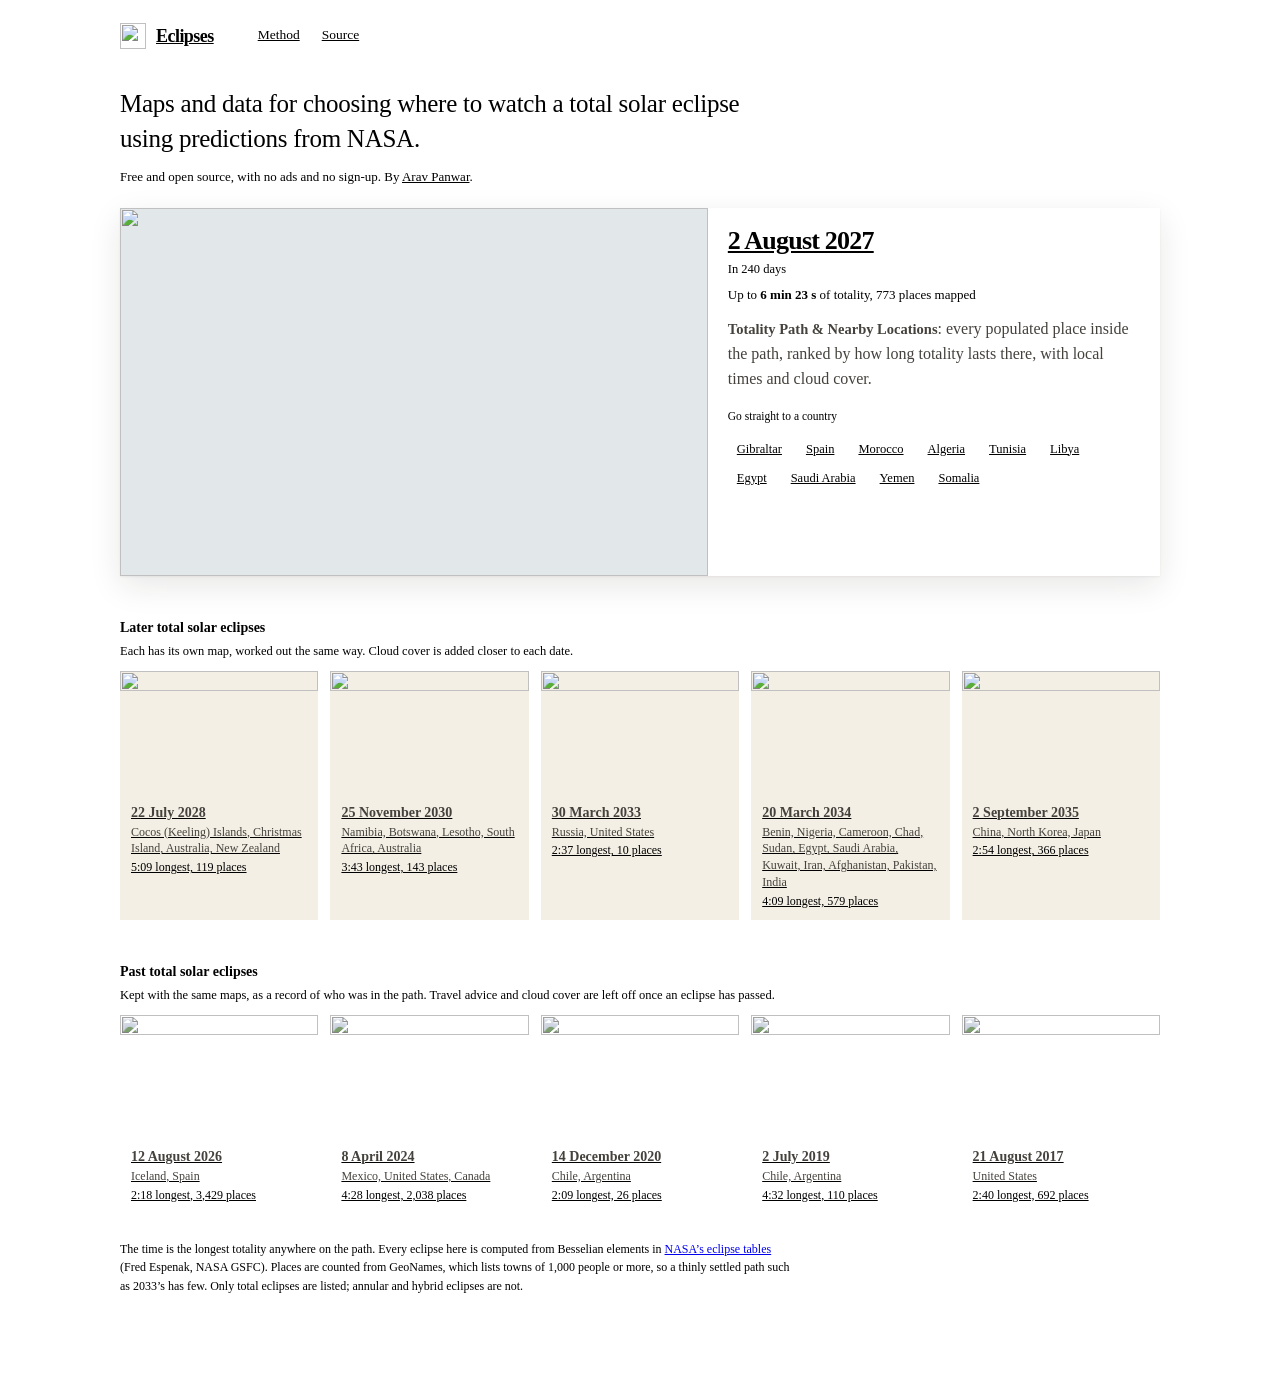
==== commit fd8eb37c: "use nasa's static elements for 2027, give each eclipse its own link card, and fix what the review fo" ====
--- a/docs/index.html
+++ b/docs/index.html
@@ -19,10 +19,10 @@
 <meta property="og:title" content="Eclipses | Arav Panwar">
 <meta property="og:description" content="Maps and data for watching total solar eclipses: every populated place inside the path, with local times, length of totality and cloud. By Arav Panwar.">
 <meta property="og:url" content="https://eclipse.aravpanwar.com/">
-<meta property="og:image" content="https://eclipse.aravpanwar.com/og.png">
+<meta property="og:image" content="https://eclipse.aravpanwar.com/og/2027-08-02.png">
 <meta property="og:image:width" content="1200">
 <meta property="og:image:height" content="630">
-<meta property="og:image:alt" content="Map of the path of totality from Spain to Somalia, with the 771 places inside it marked.">
+<meta property="og:image:alt" content="Map of the path of totality of 2 August 2027, from Spain to Somalia, with the 773 places inside it marked.">
 <meta name="twitter:card" content="summary_large_image">
 <link rel="icon" href="/favicon.ico" sizes="32x32">
 <link rel="icon" href="/favicon.svg" type="image/svg+xml">
@@ -152,7 +152,7 @@
     <div class="body">
       <h3><a href="/solar-eclipse/2027-08-02/">2 August 2027</a></h3>
       <p class="when" id="countdown" data-date="2027-08-02" hidden></p>
-      <p class="dur">Up to <b>6 min 23 s</b> of totality, 771 places mapped</p>
+      <p class="dur">Up to <b>6 min 23 s</b> of totality, 773 places mapped</p>
       <p class="what"><b>Totality Path &amp; Nearby Locations</b>: every populated
       place inside the path, ranked by how long totality lasts there, with
       local times and cloud cover.</p>
